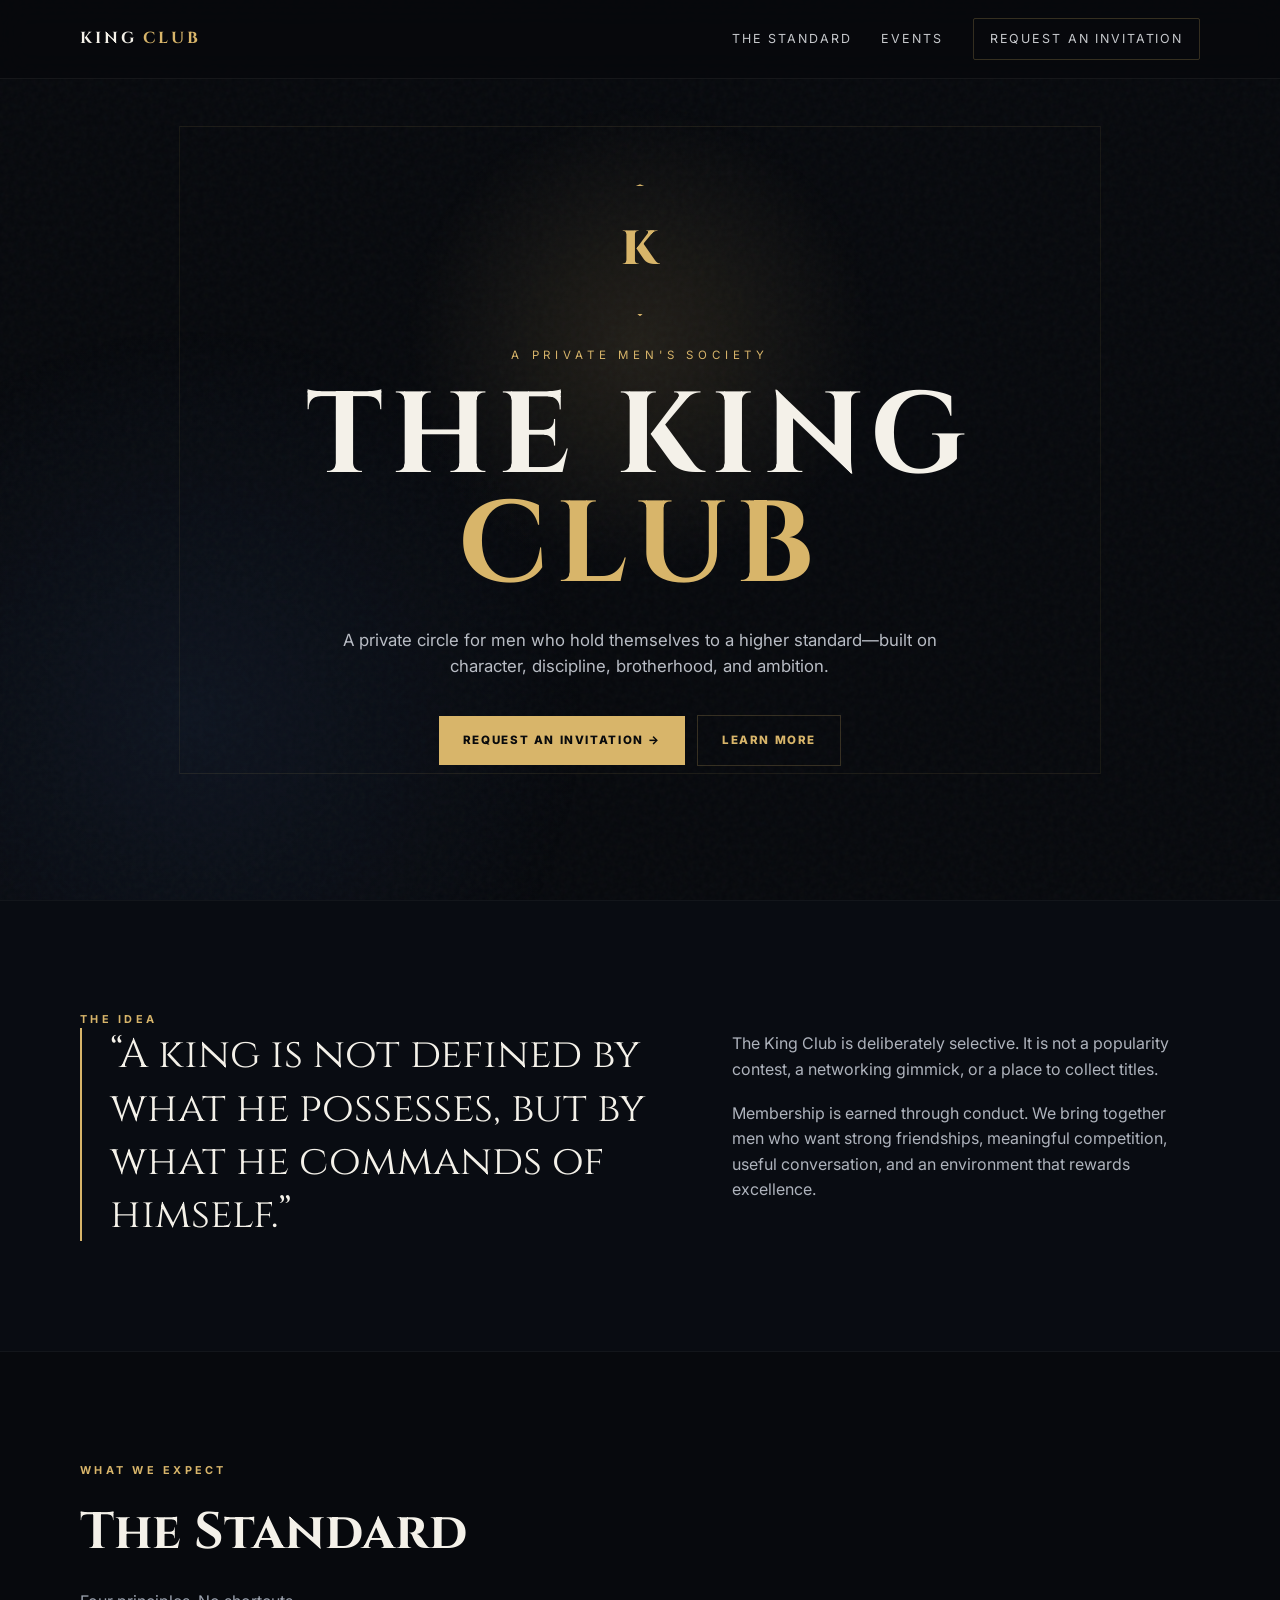
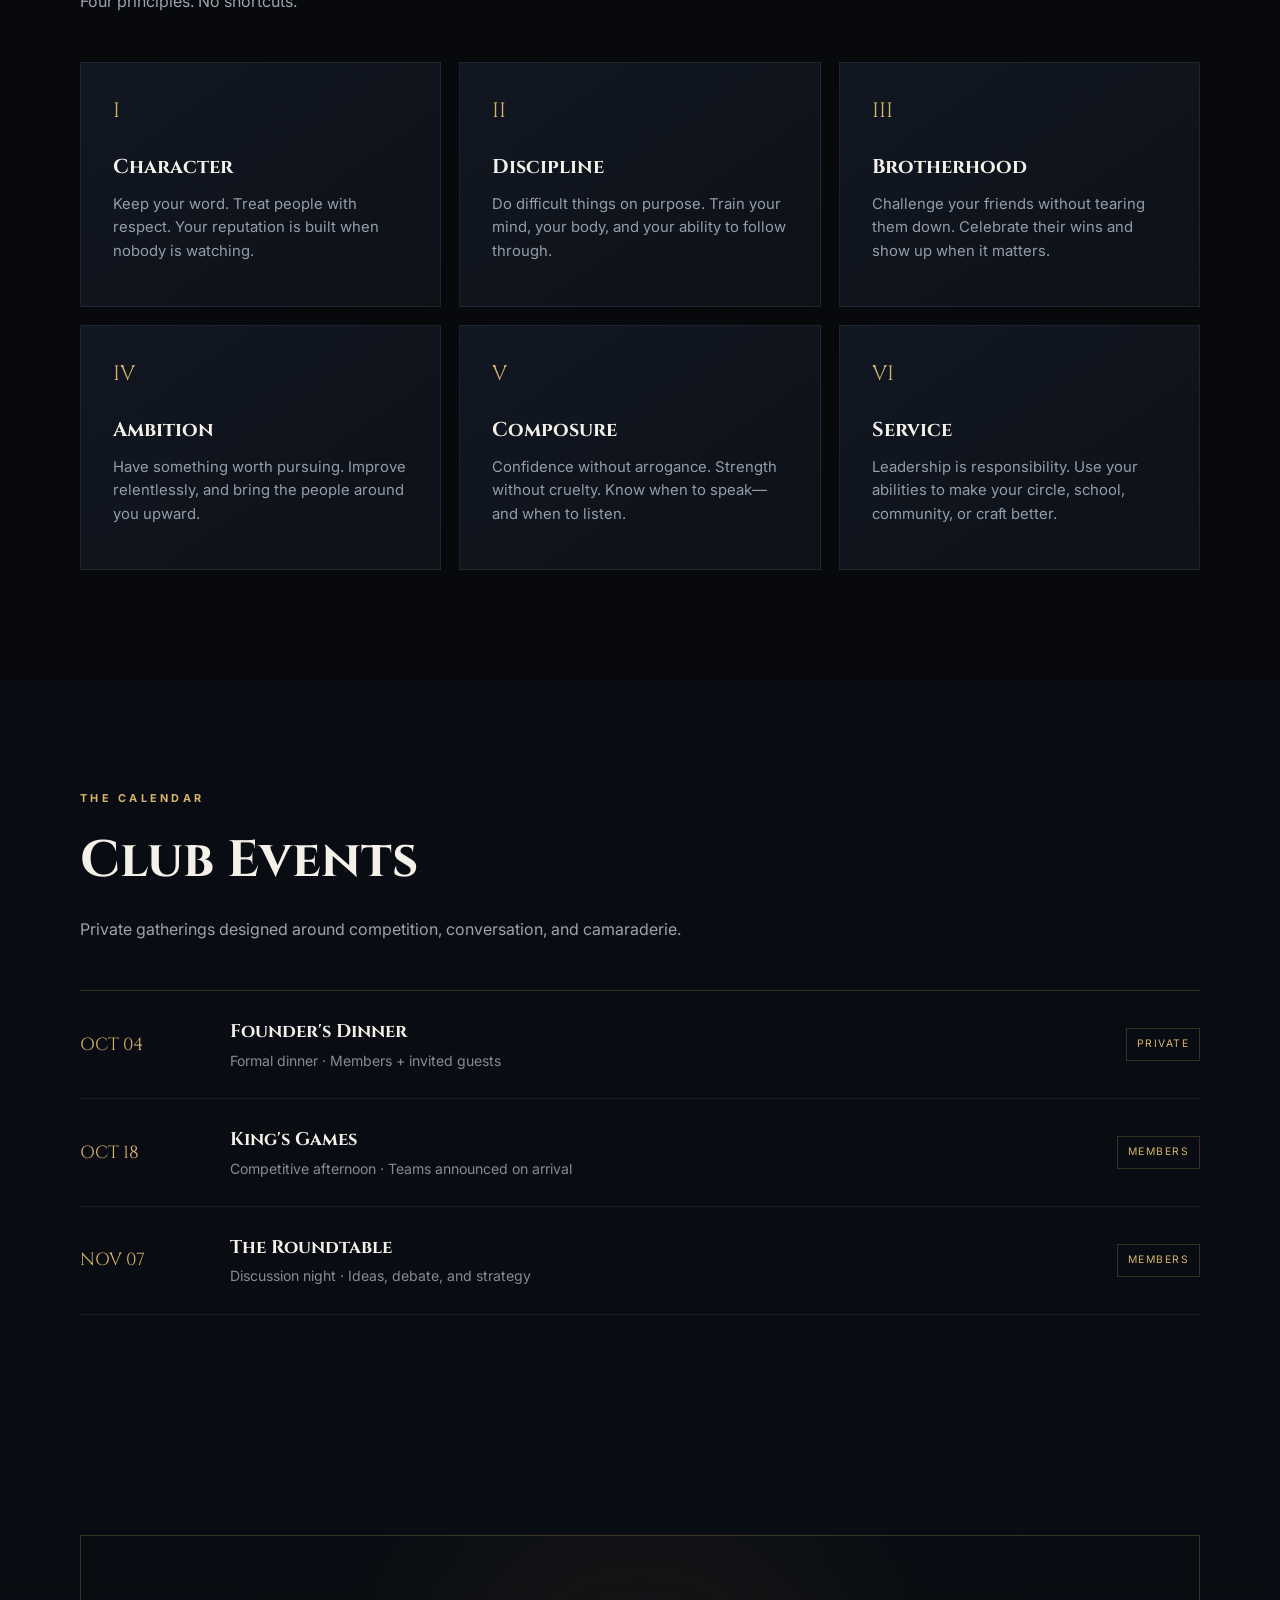
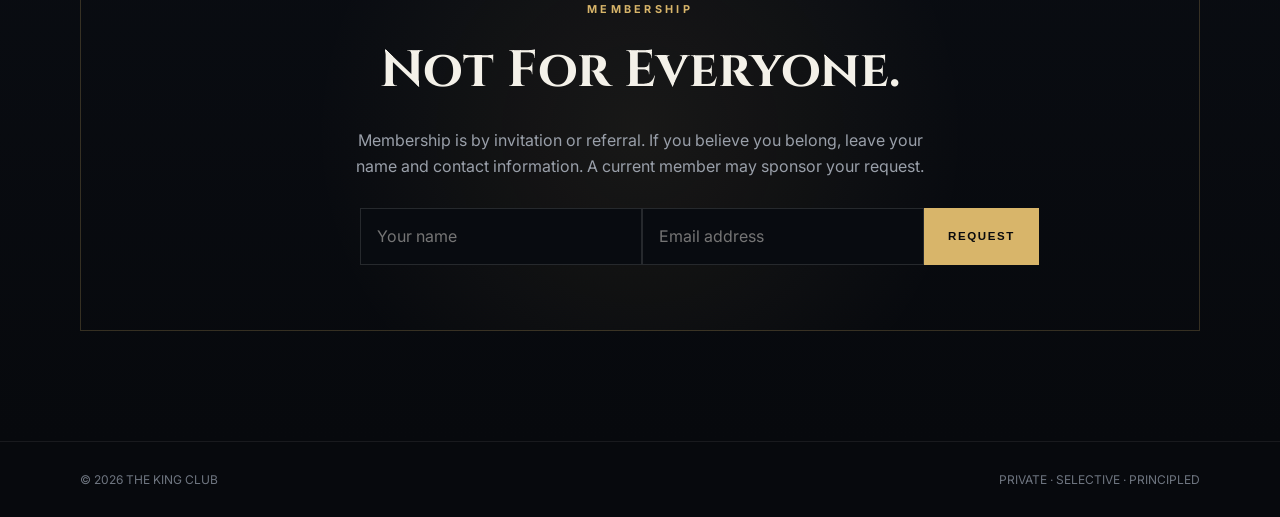
==== index.html @ b03159e3 "Create index.html" ====
<!DOCTYPE html>
<html lang="en">
<head>
<meta charset="UTF-8">
<meta name="viewport" content="width=device-width, initial-scale=1.0">
<meta name="theme-color" content="#07090d">
<title>The King Club — By Invitation Only</title>
<style>
@import url('https://fonts.googleapis.com/css2?family=Cinzel:wght@500;600;700;800&family=Inter:wght@400;500;600;700&display=swap');

:root{
  --bg:#07090d;
  --panel:#0d1118;
  --panel2:#111722;
  --gold:#d8b56a;
  --gold2:#f0d99a;
  --text:#f4f1e9;
  --muted:#9ca3af;
  --line:rgba(216,181,106,.22);
}
*{box-sizing:border-box;margin:0;padding:0}
html{scroll-behavior:smooth}
body{
  background:var(--bg); color:var(--text); font-family:Inter,Arial,sans-serif;
  line-height:1.6; overflow-x:hidden;
}
body:before{
  content:""; position:fixed; inset:0; pointer-events:none; opacity:.035;
  background-image:url("data:image/svg+xml,%3Csvg viewBox='0 0 180 180' xmlns='http://www.w3.org/2000/svg'%3E%3Cfilter id='n'%3E%3CfeTurbulence type='fractalNoise' baseFrequency='.9' numOctaves='3' stitchTiles='stitch'/%3E%3C/filter%3E%3Crect width='100%25' height='100%25' filter='url(%23n)'/%3E%3C/svg%3E");
}
a{color:inherit;text-decoration:none}
.container{width:min(1120px,92%);margin:auto}
.gold{color:var(--gold)}
header{
  position:fixed; top:0; width:100%; z-index:20;
  background:rgba(7,9,13,.76); backdrop-filter:blur(16px);
  border-bottom:1px solid rgba(255,255,255,.06);
}
nav{height:78px;display:flex;align-items:center;justify-content:space-between}
.brand{font-family:Cinzel,serif;font-weight:700;letter-spacing:.18em;font-size:1rem}
.brand span{color:var(--gold)}
.navlinks{display:flex;gap:30px;align-items:center;font-size:.78rem;text-transform:uppercase;letter-spacing:.15em;color:#c6c8cc}
.navlinks a:hover{color:var(--gold)}
.navbtn{border:1px solid var(--line);padding:10px 16px;border-radius:2px}
.hero{
  min-height:100vh; display:grid; place-items:center; position:relative;
  text-align:center; padding:130px 20px 80px;
  background:
    radial-gradient(circle at 50% 38%, rgba(216,181,106,.13), transparent 28%),
    radial-gradient(circle at 15% 80%, rgba(37,56,90,.25), transparent 30%);
}
.hero:after{
  content:""; position:absolute; inset:14%; border:1px solid rgba(216,181,106,.10);
  clip-path:polygon(0 0,100% 0,100% 100%,0 100%);
}
.crest{
  width:112px;height:132px;margin:0 auto 30px; position:relative;
  display:grid;place-items:center; color:var(--gold);
}
.crest:before{
  content:""; position:absolute; inset:0;
  border:2px solid var(--gold); clip-path:polygon(50% 0,92% 15%,88% 72%,50% 100%,12% 72%,8% 15%);
}
.crest:after{
  content:"K"; font-family:Cinzel,serif;font-size:3rem;font-weight:800;
}
.eyebrow{text-transform:uppercase;letter-spacing:.42em;color:var(--gold);font-size:.72rem;margin-bottom:18px}
h1{
  font-family:Cinzel,serif; font-size:clamp(3.2rem,9vw,7.4rem);
  line-height:.95; letter-spacing:.07em; font-weight:700;
}
.hero p{max-width:620px;margin:25px auto 35px;color:#b9bdc5;font-size:1.05rem}
.cta{
  display:inline-flex;align-items:center;gap:12px;background:var(--gold);color:#090a0c;
  padding:15px 24px;font-weight:800;text-transform:uppercase;letter-spacing:.14em;
  font-size:.72rem; transition:.25s;
}
.cta:hover{background:var(--gold2);transform:translateY(-2px)}
.ghost{background:transparent;color:var(--gold);border:1px solid var(--line);margin-left:8px}
section{padding:110px 0}
.sectionhead{margin-bottom:48px}
.kicker{text-transform:uppercase;letter-spacing:.3em;color:var(--gold);font-size:.68rem;font-weight:700}
h2{font-family:Cinzel,serif;font-size:clamp(2rem,4vw,3.4rem);margin-top:12px}
.lead{color:var(--muted);max-width:680px;margin-top:15px}
.manifesto{background:#090c12;border-top:1px solid rgba(255,255,255,.04);border-bottom:1px solid rgba(255,255,255,.04)}
.manifesto-grid{display:grid;grid-template-columns:1.1fr .9fr;gap:80px;align-items:center}
.quote{
  font-family:Cinzel,serif;font-size:clamp(1.7rem,3.2vw,2.8rem);line-height:1.3;
  border-left:2px solid var(--gold);padding-left:28px;
}
.copy p{color:#aeb3bc;margin-bottom:18px}
.cards{display:grid;grid-template-columns:repeat(3,1fr);gap:18px}
.card{
  background:linear-gradient(145deg,var(--panel2),var(--panel));
  border:1px solid rgba(255,255,255,.07);padding:32px;min-height:245px;
  transition:.25s;
}
.card:hover{transform:translateY(-5px);border-color:var(--line)}
.num{font-family:Cinzel,serif;color:var(--gold);font-size:1.3rem}
.card h3{font-family:Cinzel,serif;margin:22px 0 10px;font-size:1.25rem}
.card p{color:#969da8;font-size:.93rem}
.events{background:#090c12}
.eventlist{border-top:1px solid var(--line)}
.event{
  display:grid;grid-template-columns:120px 1fr auto;gap:30px;align-items:center;
  padding:26px 0;border-bottom:1px solid rgba(255,255,255,.08);
}
.date{font-family:Cinzel,serif;color:var(--gold);font-size:1.1rem}
.event h3{font-family:Cinzel,serif;font-size:1.15rem}
.event p{color:#858c97;font-size:.88rem;margin-top:3px}
.tag{font-size:.65rem;letter-spacing:.14em;text-transform:uppercase;color:var(--gold);border:1px solid var(--line);padding:7px 10px}
.join{background:linear-gradient(180deg,#0a0d13,#07090d)}
.joinbox{
  border:1px solid var(--line);padding:65px;text-align:center;
  background:radial-gradient(circle at center,rgba(216,181,106,.08),transparent 55%);
}
.joinbox p{max-width:600px;color:#999fa9;margin:16px auto 28px}
.form{display:flex;max-width:560px;margin:25px auto 0}
.form input{
  flex:1;background:#080b10;border:1px solid rgba(255,255,255,.12);color:white;
  padding:15px 16px;outline:none;font:inherit;
}
.form input:focus{border-color:var(--gold)}
.form button{border:0;cursor:pointer}
footer{border-top:1px solid rgba(255,255,255,.07);padding:28px 0;color:#6f7681;font-size:.75rem}
.footerin{display:flex;justify-content:space-between}
@media(max-width:760px){
  .navlinks a:not(.navbtn){display:none}
  .hero:after{inset:8% 2%}
  .manifesto-grid{grid-template-columns:1fr;gap:40px}
  .cards{grid-template-columns:1fr}
  .event{grid-template-columns:75px 1fr}
  .tag{display:none}
  .joinbox{padding:40px 20px}
  .form{flex-direction:column;gap:10px}
  .form input{width:100%}
  .footerin{flex-direction:column;gap:8px}
}
</style>
</head>
<body>

<header>
  <div class="container">
    <nav>
      <a class="brand" href="#top">KING <span>CLUB</span></a>
      <div class="navlinks">
        <a href="#standard">The Standard</a>
        <a href="#events">Events</a>
        <a class="navbtn" href="#invite">Request an Invitation</a>
      </div>
    </nav>
  </div>
</header>

<main id="top">
<section class="hero">
  <div>
    <div class="crest" aria-hidden="true"></div>
    <div class="eyebrow">A private men's society</div>
    <h1>THE KING<br><span class="gold">CLUB</span></h1>
    <p>A private circle for men who hold themselves to a higher standard—built on character, discipline, brotherhood, and ambition.</p>
    <a class="cta" href="#invite">Request an Invitation →</a>
    <a class="cta ghost" href="#standard">Learn More</a>
  </div>
</section>

<section class="manifesto">
  <div class="container manifesto-grid">
    <div>
      <div class="kicker">The idea</div>
      <div class="quote">“A king is not defined by what he possesses, but by what he commands of himself.”</div>
    </div>
    <div class="copy">
      <p>The King Club is deliberately selective. It is not a popularity contest, a networking gimmick, or a place to collect titles.</p>
      <p>Membership is earned through conduct. We bring together men who want strong friendships, meaningful competition, useful conversation, and an environment that rewards excellence.</p>
    </div>
  </div>
</section>

<section id="standard">
  <div class="container">
    <div class="sectionhead">
      <div class="kicker">What we expect</div>
      <h2>The Standard</h2>
      <p class="lead">Four principles. No shortcuts.</p>
    </div>
    <div class="cards">
      <article class="card"><div class="num">I</div><h3>Character</h3><p>Keep your word. Treat people with respect. Your reputation is built when nobody is watching.</p></article>
      <article class="card"><div class="num">II</div><h3>Discipline</h3><p>Do difficult things on purpose. Train your mind, your body, and your ability to follow through.</p></article>
      <article class="card"><div class="num">III</div><h3>Brotherhood</h3><p>Challenge your friends without tearing them down. Celebrate their wins and show up when it matters.</p></article>
      <article class="card"><div class="num">IV</div><h3>Ambition</h3><p>Have something worth pursuing. Improve relentlessly, and bring the people around you upward.</p></article>
      <article class="card"><div class="num">V</div><h3>Composure</h3><p>Confidence without arrogance. Strength without cruelty. Know when to speak—and when to listen.</p></article>
      <article class="card"><div class="num">VI</div><h3>Service</h3><p>Leadership is responsibility. Use your abilities to make your circle, school, community, or craft better.</p></article>
    </div>
  </div>
</section>

<section id="events" class="events">
  <div class="container">
    <div class="sectionhead">
      <div class="kicker">The calendar</div>
      <h2>Club Events</h2>
      <p class="lead">Private gatherings designed around competition, conversation, and camaraderie.</p>
    </div>
    <div class="eventlist">
      <div class="event"><div class="date">OCT 04</div><div><h3>Founder's Dinner</h3><p>Formal dinner · Members + invited guests</p></div><div class="tag">Private</div></div>
      <div class="event"><div class="date">OCT 18</div><div><h3>King's Games</h3><p>Competitive afternoon · Teams announced on arrival</p></div><div class="tag">Members</div></div>
      <div class="event"><div class="date">NOV 07</div><div><h3>The Roundtable</h3><p>Discussion night · Ideas, debate, and strategy</p></div><div class="tag">Members</div></div>
    </div>
  </div>
</section>

<section id="invite" class="join">
  <div class="container">
    <div class="joinbox">
      <div class="kicker">Membership</div>
      <h2>Not For Everyone.</h2>
      <p>Membership is by invitation or referral. If you believe you belong, leave your name and contact information. A current member may sponsor your request.</p>
      <form class="form" id="inviteForm">
        <input id="name" type="text" placeholder="Your name" required>
        <input id="contact" type="email" placeholder="Email address" required>
        <button class="cta" type="submit">Request</button>
      </form>
      <p id="status" style="display:none;color:var(--gold);margin-top:18px">Request received. A member will be in touch.</p>
    </div>
  </div>
</section>
</main>

<footer>
  <div class="container footerin">
    <div>© 2026 THE KING CLUB</div>
    <div>PRIVATE · SELECTIVE · PRINCIPLED</div>
  </div>
</footer>

<script>
document.getElementById('inviteForm').addEventListener('submit', function(e){
  e.preventDefault();
  const name = document.getElementById('name').value.trim();
  if(!name) return;
  document.getElementById('status').style.display='block';
  this.reset();
});
</script>
</body>
</html>
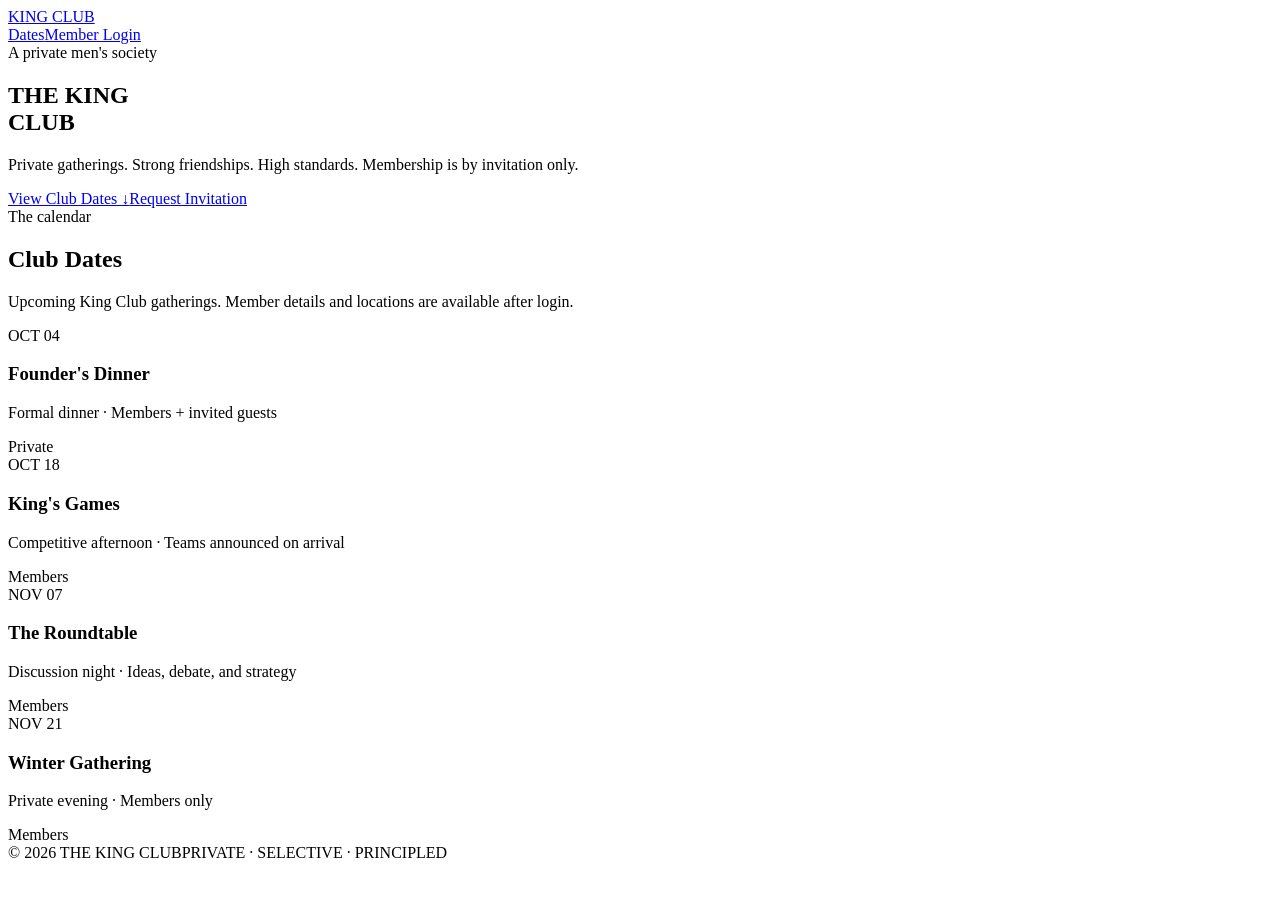
==== commit 1638814d: "Update index.html" ====
--- a/index.html
+++ b/index.html
@@ -1,248 +1 @@
-<!DOCTYPE html>
-<html lang="en">
-<head>
-<meta charset="UTF-8">
-<meta name="viewport" content="width=device-width, initial-scale=1.0">
-<meta name="theme-color" content="#07090d">
-<title>The King Club — By Invitation Only</title>
-<style>
-@import url('https://fonts.googleapis.com/css2?family=Cinzel:wght@500;600;700;800&family=Inter:wght@400;500;600;700&display=swap');
-
-:root{
-  --bg:#07090d;
-  --panel:#0d1118;
-  --panel2:#111722;
-  --gold:#d8b56a;
-  --gold2:#f0d99a;
-  --text:#f4f1e9;
-  --muted:#9ca3af;
-  --line:rgba(216,181,106,.22);
-}
-*{box-sizing:border-box;margin:0;padding:0}
-html{scroll-behavior:smooth}
-body{
-  background:var(--bg); color:var(--text); font-family:Inter,Arial,sans-serif;
-  line-height:1.6; overflow-x:hidden;
-}
-body:before{
-  content:""; position:fixed; inset:0; pointer-events:none; opacity:.035;
-  background-image:url("data:image/svg+xml,%3Csvg viewBox='0 0 180 180' xmlns='http://www.w3.org/2000/svg'%3E%3Cfilter id='n'%3E%3CfeTurbulence type='fractalNoise' baseFrequency='.9' numOctaves='3' stitchTiles='stitch'/%3E%3C/filter%3E%3Crect width='100%25' height='100%25' filter='url(%23n)'/%3E%3C/svg%3E");
-}
-a{color:inherit;text-decoration:none}
-.container{width:min(1120px,92%);margin:auto}
-.gold{color:var(--gold)}
-header{
-  position:fixed; top:0; width:100%; z-index:20;
-  background:rgba(7,9,13,.76); backdrop-filter:blur(16px);
-  border-bottom:1px solid rgba(255,255,255,.06);
-}
-nav{height:78px;display:flex;align-items:center;justify-content:space-between}
-.brand{font-family:Cinzel,serif;font-weight:700;letter-spacing:.18em;font-size:1rem}
-.brand span{color:var(--gold)}
-.navlinks{display:flex;gap:30px;align-items:center;font-size:.78rem;text-transform:uppercase;letter-spacing:.15em;color:#c6c8cc}
-.navlinks a:hover{color:var(--gold)}
-.navbtn{border:1px solid var(--line);padding:10px 16px;border-radius:2px}
-.hero{
-  min-height:100vh; display:grid; place-items:center; position:relative;
-  text-align:center; padding:130px 20px 80px;
-  background:
-    radial-gradient(circle at 50% 38%, rgba(216,181,106,.13), transparent 28%),
-    radial-gradient(circle at 15% 80%, rgba(37,56,90,.25), transparent 30%);
-}
-.hero:after{
-  content:""; position:absolute; inset:14%; border:1px solid rgba(216,181,106,.10);
-  clip-path:polygon(0 0,100% 0,100% 100%,0 100%);
-}
-.crest{
-  width:112px;height:132px;margin:0 auto 30px; position:relative;
-  display:grid;place-items:center; color:var(--gold);
-}
-.crest:before{
-  content:""; position:absolute; inset:0;
-  border:2px solid var(--gold); clip-path:polygon(50% 0,92% 15%,88% 72%,50% 100%,12% 72%,8% 15%);
-}
-.crest:after{
-  content:"K"; font-family:Cinzel,serif;font-size:3rem;font-weight:800;
-}
-.eyebrow{text-transform:uppercase;letter-spacing:.42em;color:var(--gold);font-size:.72rem;margin-bottom:18px}
-h1{
-  font-family:Cinzel,serif; font-size:clamp(3.2rem,9vw,7.4rem);
-  line-height:.95; letter-spacing:.07em; font-weight:700;
-}
-.hero p{max-width:620px;margin:25px auto 35px;color:#b9bdc5;font-size:1.05rem}
-.cta{
-  display:inline-flex;align-items:center;gap:12px;background:var(--gold);color:#090a0c;
-  padding:15px 24px;font-weight:800;text-transform:uppercase;letter-spacing:.14em;
-  font-size:.72rem; transition:.25s;
-}
-.cta:hover{background:var(--gold2);transform:translateY(-2px)}
-.ghost{background:transparent;color:var(--gold);border:1px solid var(--line);margin-left:8px}
-section{padding:110px 0}
-.sectionhead{margin-bottom:48px}
-.kicker{text-transform:uppercase;letter-spacing:.3em;color:var(--gold);font-size:.68rem;font-weight:700}
-h2{font-family:Cinzel,serif;font-size:clamp(2rem,4vw,3.4rem);margin-top:12px}
-.lead{color:var(--muted);max-width:680px;margin-top:15px}
-.manifesto{background:#090c12;border-top:1px solid rgba(255,255,255,.04);border-bottom:1px solid rgba(255,255,255,.04)}
-.manifesto-grid{display:grid;grid-template-columns:1.1fr .9fr;gap:80px;align-items:center}
-.quote{
-  font-family:Cinzel,serif;font-size:clamp(1.7rem,3.2vw,2.8rem);line-height:1.3;
-  border-left:2px solid var(--gold);padding-left:28px;
-}
-.copy p{color:#aeb3bc;margin-bottom:18px}
-.cards{display:grid;grid-template-columns:repeat(3,1fr);gap:18px}
-.card{
-  background:linear-gradient(145deg,var(--panel2),var(--panel));
-  border:1px solid rgba(255,255,255,.07);padding:32px;min-height:245px;
-  transition:.25s;
-}
-.card:hover{transform:translateY(-5px);border-color:var(--line)}
-.num{font-family:Cinzel,serif;color:var(--gold);font-size:1.3rem}
-.card h3{font-family:Cinzel,serif;margin:22px 0 10px;font-size:1.25rem}
-.card p{color:#969da8;font-size:.93rem}
-.events{background:#090c12}
-.eventlist{border-top:1px solid var(--line)}
-.event{
-  display:grid;grid-template-columns:120px 1fr auto;gap:30px;align-items:center;
-  padding:26px 0;border-bottom:1px solid rgba(255,255,255,.08);
-}
-.date{font-family:Cinzel,serif;color:var(--gold);font-size:1.1rem}
-.event h3{font-family:Cinzel,serif;font-size:1.15rem}
-.event p{color:#858c97;font-size:.88rem;margin-top:3px}
-.tag{font-size:.65rem;letter-spacing:.14em;text-transform:uppercase;color:var(--gold);border:1px solid var(--line);padding:7px 10px}
-.join{background:linear-gradient(180deg,#0a0d13,#07090d)}
-.joinbox{
-  border:1px solid var(--line);padding:65px;text-align:center;
-  background:radial-gradient(circle at center,rgba(216,181,106,.08),transparent 55%);
-}
-.joinbox p{max-width:600px;color:#999fa9;margin:16px auto 28px}
-.form{display:flex;max-width:560px;margin:25px auto 0}
-.form input{
-  flex:1;background:#080b10;border:1px solid rgba(255,255,255,.12);color:white;
-  padding:15px 16px;outline:none;font:inherit;
-}
-.form input:focus{border-color:var(--gold)}
-.form button{border:0;cursor:pointer}
-footer{border-top:1px solid rgba(255,255,255,.07);padding:28px 0;color:#6f7681;font-size:.75rem}
-.footerin{display:flex;justify-content:space-between}
-@media(max-width:760px){
-  .navlinks a:not(.navbtn){display:none}
-  .hero:after{inset:8% 2%}
-  .manifesto-grid{grid-template-columns:1fr;gap:40px}
-  .cards{grid-template-columns:1fr}
-  .event{grid-template-columns:75px 1fr}
-  .tag{display:none}
-  .joinbox{padding:40px 20px}
-  .form{flex-direction:column;gap:10px}
-  .form input{width:100%}
-  .footerin{flex-direction:column;gap:8px}
-}
-</style>
-</head>
-<body>
-
-<header>
-  <div class="container">
-    <nav>
-      <a class="brand" href="#top">KING <span>CLUB</span></a>
-      <div class="navlinks">
-        <a href="#standard">The Standard</a>
-        <a href="#events">Events</a>
-        <a class="navbtn" href="#invite">Request an Invitation</a>
-      </div>
-    </nav>
-  </div>
-</header>
-
-<main id="top">
-<section class="hero">
-  <div>
-    <div class="crest" aria-hidden="true"></div>
-    <div class="eyebrow">A private men's society</div>
-    <h1>THE KING<br><span class="gold">CLUB</span></h1>
-    <p>A private circle for men who hold themselves to a higher standard—built on character, discipline, brotherhood, and ambition.</p>
-    <a class="cta" href="#invite">Request an Invitation →</a>
-    <a class="cta ghost" href="#standard">Learn More</a>
-  </div>
-</section>
-
-<section class="manifesto">
-  <div class="container manifesto-grid">
-    <div>
-      <div class="kicker">The idea</div>
-      <div class="quote">“A king is not defined by what he possesses, but by what he commands of himself.”</div>
-    </div>
-    <div class="copy">
-      <p>The King Club is deliberately selective. It is not a popularity contest, a networking gimmick, or a place to collect titles.</p>
-      <p>Membership is earned through conduct. We bring together men who want strong friendships, meaningful competition, useful conversation, and an environment that rewards excellence.</p>
-    </div>
-  </div>
-</section>
-
-<section id="standard">
-  <div class="container">
-    <div class="sectionhead">
-      <div class="kicker">What we expect</div>
-      <h2>The Standard</h2>
-      <p class="lead">Four principles. No shortcuts.</p>
-    </div>
-    <div class="cards">
-      <article class="card"><div class="num">I</div><h3>Character</h3><p>Keep your word. Treat people with respect. Your reputation is built when nobody is watching.</p></article>
-      <article class="card"><div class="num">II</div><h3>Discipline</h3><p>Do difficult things on purpose. Train your mind, your body, and your ability to follow through.</p></article>
-      <article class="card"><div class="num">III</div><h3>Brotherhood</h3><p>Challenge your friends without tearing them down. Celebrate their wins and show up when it matters.</p></article>
-      <article class="card"><div class="num">IV</div><h3>Ambition</h3><p>Have something worth pursuing. Improve relentlessly, and bring the people around you upward.</p></article>
-      <article class="card"><div class="num">V</div><h3>Composure</h3><p>Confidence without arrogance. Strength without cruelty. Know when to speak—and when to listen.</p></article>
-      <article class="card"><div class="num">VI</div><h3>Service</h3><p>Leadership is responsibility. Use your abilities to make your circle, school, community, or craft better.</p></article>
-    </div>
-  </div>
-</section>
-
-<section id="events" class="events">
-  <div class="container">
-    <div class="sectionhead">
-      <div class="kicker">The calendar</div>
-      <h2>Club Events</h2>
-      <p class="lead">Private gatherings designed around competition, conversation, and camaraderie.</p>
-    </div>
-    <div class="eventlist">
-      <div class="event"><div class="date">OCT 04</div><div><h3>Founder's Dinner</h3><p>Formal dinner · Members + invited guests</p></div><div class="tag">Private</div></div>
-      <div class="event"><div class="date">OCT 18</div><div><h3>King's Games</h3><p>Competitive afternoon · Teams announced on arrival</p></div><div class="tag">Members</div></div>
-      <div class="event"><div class="date">NOV 07</div><div><h3>The Roundtable</h3><p>Discussion night · Ideas, debate, and strategy</p></div><div class="tag">Members</div></div>
-    </div>
-  </div>
-</section>
-
-<section id="invite" class="join">
-  <div class="container">
-    <div class="joinbox">
-      <div class="kicker">Membership</div>
-      <h2>Not For Everyone.</h2>
-      <p>Membership is by invitation or referral. If you believe you belong, leave your name and contact information. A current member may sponsor your request.</p>
-      <form class="form" id="inviteForm">
-        <input id="name" type="text" placeholder="Your name" required>
-        <input id="contact" type="email" placeholder="Email address" required>
-        <button class="cta" type="submit">Request</button>
-      </form>
-      <p id="status" style="display:none;color:var(--gold);margin-top:18px">Request received. A member will be in touch.</p>
-    </div>
-  </div>
-</section>
-</main>
-
-<footer>
-  <div class="container footerin">
-    <div>© 2026 THE KING CLUB</div>
-    <div>PRIVATE · SELECTIVE · PRINCIPLED</div>
-  </div>
-</footer>
-
-<script>
-document.getElementById('inviteForm').addEventListener('submit', function(e){
-  e.preventDefault();
-  const name = document.getElementById('name').value.trim();
-  if(!name) return;
-  document.getElementById('status').style.display='block';
-  this.reset();
-});
-</script>
-</body>
-</html>
+<!DOCTYPE html><html lang="en"><head><meta charset="UTF-8"><meta name="viewport" content="width=device-width,initial-scale=1"><title>King Club — Private Men's Society</title><link rel="stylesheet" href="style.css"></head><body><header><div class="container"><nav><a class="brand" href="index.html">KING <span>CLUB</span></a><div class="navlinks"><a href="#dates">Dates</a><a class="navbtn" href="login.html">Member Login</a></div></nav></div></header><main><section class="hero"><div><div class="crest"></div><div class="eyebrow">A private men's society</div><h1>THE KING<br><span class="gold">CLUB</span></h1><p>Private gatherings. Strong friendships. High standards. Membership is by invitation only.</p><a class="cta" href="#dates">View Club Dates ↓</a><a class="cta ghost" href="request.html">Request Invitation</a></div></section><section id="dates" class="events"><div class="container"><div class="sectionhead"><div class="kicker">The calendar</div><h2>Club Dates</h2><p class="lead">Upcoming King Club gatherings. Member details and locations are available after login.</p></div><div class="eventlist"><div class="event"><div class="date">OCT 04</div><div><h3>Founder's Dinner</h3><p>Formal dinner · Members + invited guests</p></div><div class="tag">Private</div></div><div class="event"><div class="date">OCT 18</div><div><h3>King's Games</h3><p>Competitive afternoon · Teams announced on arrival</p></div><div class="tag">Members</div></div><div class="event"><div class="date">NOV 07</div><div><h3>The Roundtable</h3><p>Discussion night · Ideas, debate, and strategy</p></div><div class="tag">Members</div></div><div class="event"><div class="date">NOV 21</div><div><h3>Winter Gathering</h3><p>Private evening · Members only</p></div><div class="tag">Members</div></div></div></div></section></main><footer><div class="container footerin"><span>© 2026 THE KING CLUB</span><span>PRIVATE · SELECTIVE · PRINCIPLED</span></div></footer></body></html>
